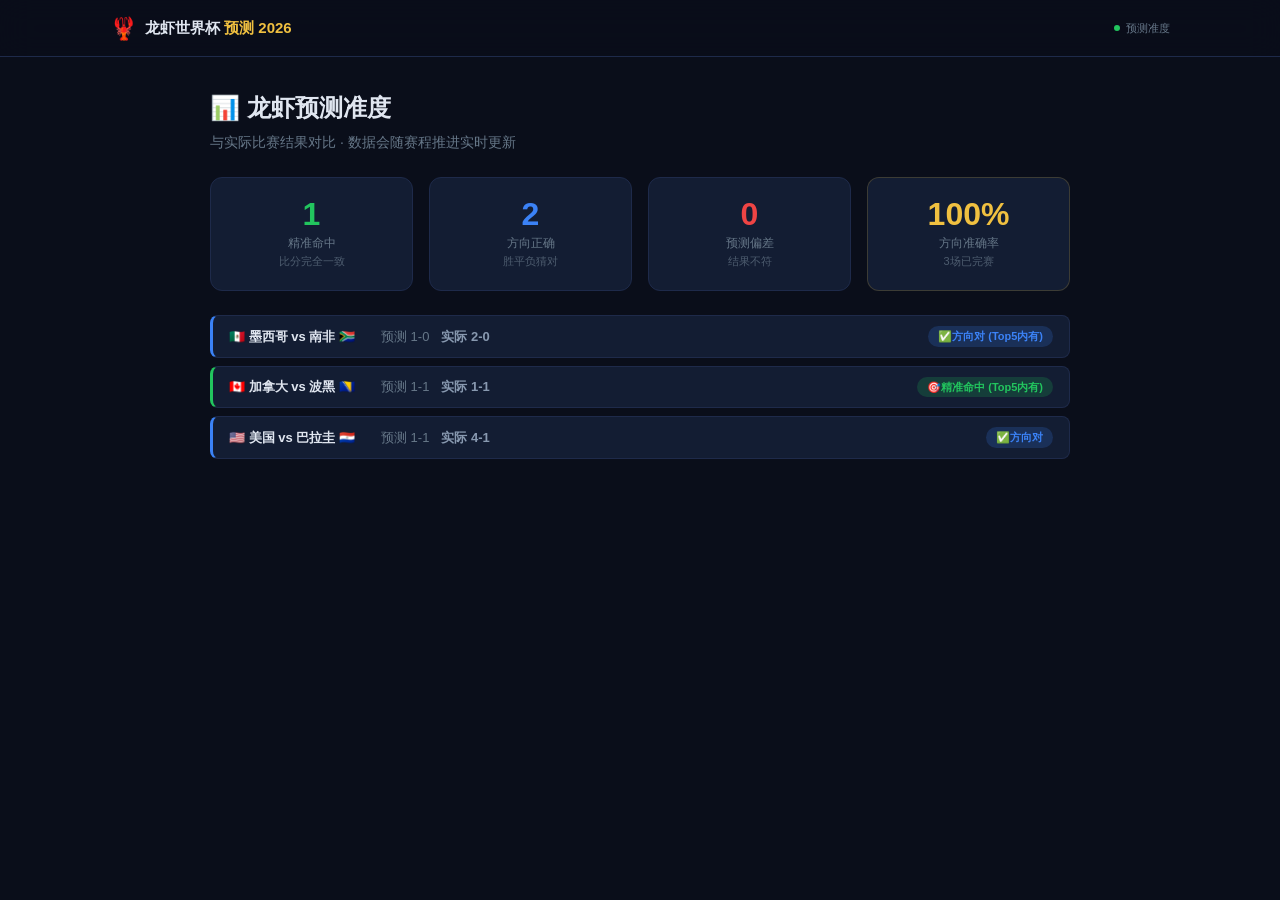
==== accuracy.html @ 15ff030b "准度板块独立为accuracy.html, 首页不再加载, 导航改为跳转" ====
<!DOCTYPE html>
<html lang="zh-CN">
<head>
  <meta charset="UTF-8">
  <meta name="viewport" content="width=device-width, initial-scale=1.0">
  <title>📊 龙虾预测准度</title>
  <link rel="stylesheet" href="style.css">
  <style>
    .acc-page { max-width: 900px; margin: 0 auto; padding: 90px 20px 60px; }
    .acc-loading { text-align: center; padding: 60px 0; }
    .acc-loading .spinner {
      width: 32px; height: 32px; border: 3px solid var(--border);
      border-top-color: var(--gold); border-radius: 50%;
      margin: 0 auto 12px;
      animation: spin 0.8s linear infinite;
    }
    @keyframes spin { to { transform: rotate(360deg); } }
    .section-header { margin-bottom: 24px; }
    .accuracy-stats-grid {
      display: grid;
      grid-template-columns: repeat(4, 1fr);
      gap: 16px;
      margin-bottom: 24px;
    }
    @media (max-width: 640px) {
      .accuracy-stats-grid { grid-template-columns: repeat(2, 1fr); }
    }
    .acc-stat-card {
      background: var(--bg-card);
      border-radius: 12px;
      padding: 20px;
      border: 1px solid var(--border);
      text-align: center;
      transition: transform 0.2s;
    }
    .acc-stat-card:hover { transform: translateY(-2px); }
    .acc-stat-card .acc-stat-num { font-size: 32px; font-weight: 800; line-height: 1; margin-bottom: 4px; }
    .acc-stat-card .acc-stat-label { font-size: 12px; color: var(--text-muted); }
    .acc-stat-card .acc-stat-label small { font-size: 11px; opacity: 0.7; }
    .acc-stat-card.perfect .acc-stat-num { color: var(--green); }
    .acc-stat-card.good .acc-stat-num { color: var(--blue); }
    .acc-stat-card.miss .acc-stat-num { color: var(--red); }
    .acc-stat-card.overall .acc-stat-num { color: var(--gold); }
    .acc-stat-card.overall { border-color: var(--gold-dim); }
    .acc-details { display: flex; flex-direction: column; gap: 8px; }
    .acc-detail-row {
      display: flex; align-items: center; gap: 12px;
      padding: 10px 16px; background: var(--bg-card);
      border-radius: 8px; border: 1px solid var(--border);
      font-size: 13px; flex-wrap: wrap;
    }
    .acc-detail-match { min-width: 140px; font-weight: 600; }
    .acc-detail-pred { color: var(--text-muted); }
    .acc-detail-real { color: var(--text-secondary); font-weight: 600; }
    .acc-detail-badge { margin-left: auto; padding: 2px 10px; border-radius: 100px; font-size: 11px; font-weight: 700; }
    .acc-detail-badge.perfect { background: #22c55e30; color: #22c55e; }
    .acc-detail-badge.good { background: #3b82f630; color: #3b82f6; }
    .acc-detail-badge.miss { background: #ef444430; color: #ef4444; }
    .acc-detail-row.perfect { border-left: 3px solid var(--green); }
    .acc-detail-row.good { border-left: 3px solid var(--blue); }
    .acc-detail-row.miss { border-left: 3px solid var(--red); }
    .acc-empty { text-align: center; padding: 40px; color: var(--text-muted); }
  </style>
</head>
<body>
  <nav class="navbar">
    <div class="nav-inner">
      <a href="index.html" class="logo" style="text-decoration:none;color:var(--text)">
        <span class="logo-icon">🦞</span>
        <span class="logo-text">龙虾世界杯 <span class="gold">预测 2026</span></span>
      </a>
      <div class="nav-update">
        <span class="update-dot"></span>
        <span>预测准度</span>
      </div>
    </div>
  </nav>

  <div class="acc-page" id="app">
    <div class="acc-loading">
      <div class="spinner"></div>
      <p style="color:var(--text-muted)">正在计算龙虾模型的准度...</p>
    </div>
  </div>

  <script>
    const FLAGS = {
      'MEX':'🇲🇽','RSA':'🇿🇦','KOR':'🇰🇷','CZE':'🇨🇿',
      'CAN':'🇨🇦','BIH':'🇧🇦','QAT':'🇶🇦','SUI':'🇨🇭',
      'BRA':'🇧🇷','MAR':'🇲🇦','HAI':'🇭🇹','SCO':'🏴󠁧󠁢󠁳󠁣󠁴󠁿',
      'USA':'🇺🇸','PAR':'🇵🇾','AUS':'🇦🇺','TUR':'🇹🇷',
      'GER':'🇩🇪','CUW':'🇨🇼','CIV':'🇨🇮','ECU':'🇪🇨',
      'NED':'🇳🇱','JPN':'🇯🇵','SWE':'🇸🇪','TUN':'🇹🇳',
      'ESP':'🇪🇸','CPV':'🇨🇻','BEL':'🇧🇪','EGY':'🇪🇬',
      'KSA':'🇸🇦','URU':'🇺🇾','NZL':'🇳🇿','POR':'🇵🇹',
      'FRA':'🇫🇷','SEN':'🇸🇳','IRQ':'🇮🇶','NOR':'🇳🇴',
      'ARG':'🇦🇷','ALG':'🇩🇿','JOR':'🇯🇴','AUT':'🇦🇹',
      'COL':'🇨🇴','COD':'🇨🇩','UZB':'🇺🇿','IRN':'🇮🇷',
      'ENG':'🏴󠁧󠁢󠁥󠁮󠁧󠁿','CRO':'🇭🇷','GHA':'🇬🇭','PAN':'🇵🇦',
    };

    function getRealScore(group, home, away, results) {
      if (!results || !results[group]) return null;
      return results[group].matches.find(m => m.home === home && m.away === away) || null;
    }

    function render(data, results) {
      var total = 0, exact = 0, outcome = 0, miss = 0;
      var details = [];

      Object.keys(data).forEach(function(g) {
        var grp = data[g];
        grp.matches.forEach(function(m) {
          var real = getRealScore(g, m.home, m.away, results);
          if (!real || real.status !== 'finished') return;
          total++;
          var pts = real.score.split('-').map(Number);
          var predBest = m.bestScore.split('-').map(Number);
          var scoreExact = pts[0] === predBest[0] && pts[1] === predBest[1];

          var hw = parseFloat(m.winProb.homeWin);
          var dw = parseFloat(m.winProb.draw);
          var aw = parseFloat(m.winProb.awayWin);
          var outcomePred = hw > dw && hw > aw ? 'H' : (aw > hw && aw > dw ? 'A' : 'D');
          var outcomeReal = pts[0] > pts[1] ? 'H' : (pts[0] < pts[1] ? 'A' : 'D');
          var outcomeCorrect = outcomePred === outcomeReal;

          if (scoreExact) exact++;
          else if (outcomeCorrect) outcome++;
          else miss++;

          details.push({
            match: (FLAGS[m.home] || m.home) + ' ' + m.homeName + ' vs ' + m.awayName + ' ' + (FLAGS[m.away] || m.away),
            predicted: m.bestScore,
            actual: real.score,
            scoreExact: scoreExact,
            outcomeCorrect: outcomeCorrect,
            top5Includes: m.top5.some(function(t) { return t.score === real.score; })
          });
        });
      });

      if (total === 0) {
        document.getElementById('app').innerHTML =
          '<div class="section-header"><h2>📊 龙虾预测准度</h2><p style="color:var(--text-muted);font-size:14px;margin-top:8px">暂无已完赛比赛，数据积累中...</p></div>';
        return;
      }

      var accExact = (exact / total * 100).toFixed(0);
      var accOutcome = ((exact + outcome) / total * 100).toFixed(0);

      var html = '<div class="section-header"><h2>📊 龙虾预测准度</h2><p style="color:var(--text-muted);margin-top:4px">与实际比赛结果对比 · 数据会随赛程推进实时更新</p></div>';
      html += '<div class="accuracy-stats-grid">';
      html += '<div class="acc-stat-card perfect"><div class="acc-stat-num">' + exact + '</div><div class="acc-stat-label">精准命中<br><small>比分完全一致</small></div></div>';
      html += '<div class="acc-stat-card good"><div class="acc-stat-num">' + outcome + '</div><div class="acc-stat-label">方向正确<br><small>胜平负猜对</small></div></div>';
      html += '<div class="acc-stat-card miss"><div class="acc-stat-num">' + miss + '</div><div class="acc-stat-label">预测偏差<br><small>结果不符</small></div></div>';
      html += '<div class="acc-stat-card overall"><div class="acc-stat-num">' + accOutcome + '%</div><div class="acc-stat-label">方向准确率<br><small>' + total + '场已完赛</small></div></div>';
      html += '</div><div class="acc-details">';

      for (var i = 0; i < details.length; i++) {
        var d = details[i];
        var badge = d.scoreExact ? '🎯精准命中' : d.outcomeCorrect ? '✅方向对' : '❌偏差';
        var cls = d.scoreExact ? 'perfect' : d.outcomeCorrect ? 'good' : 'miss';
        var top5Str = d.top5Includes ? ' (Top5内有)' : '';
        html += '<div class="acc-detail-row ' + cls + '">';
        html += '<span class="acc-detail-match">' + d.match + '</span>';
        html += '<span class="acc-detail-pred">预测 ' + d.predicted + '</span>';
        html += '<span class="acc-detail-real">实际 ' + d.actual + '</span>';
        html += '<span class="acc-detail-badge ' + cls + '">' + badge + top5Str + '</span>';
        html += '</div>';
      }
      html += '</div>';

      document.getElementById('app').innerHTML = html;
    }

    Promise.all([
      fetch('predictions.json').then(function(r) { return r.json(); }),
      fetch('results.json').catch(function() { return null; }).then(function(r) { return r ? r.json() : null; })
    ]).then(function(res) {
      render(res[0], res[1]);
    }).catch(function(e) {
      document.getElementById('app').innerHTML = '<div class="acc-empty">😿 加载失败: ' + e.message + '</div>';
    });
  </script>
</body>
</html>
---- style.css ----
/* 🦞 龙虾世界杯预测 2026 - 样式表 */

/* ===== 基础 ===== */
:root {
  --bg-primary: #0a0e1a;
  --bg-secondary: #111827;
  --bg-card: #131d33;
  --bg-card-hover: #1a2640;
  --border: #1e2a4a;
  --border-light: #2a3a5c;
  --text: #e0e6f0;
  --text-secondary: #8899b0;
  --text-muted: #667788;
  --gold: #f0c040;
  --gold-dim: #f0c04030;
  --green: #22c55e;
  --green-bg: #22c55e15;
  --red: #ef4444;
  --red-bg: #ef444415;
  --gray: #6b7280;
  --blue: #3b82f6;
  --blue-bg: #3b82f615;
}

* { margin: 0; padding: 0; box-sizing: border-box; }
html { scroll-behavior: smooth; }
body {
  font-family: -apple-system, BlinkMacSystemFont, 'Segoe UI', 'Noto Sans SC', 'PingFang SC', sans-serif;
  background: var(--bg-primary);
  color: var(--text);
  min-height: 100vh;
  line-height: 1.5;
}
::selection { background: var(--gold-dim); color: var(--gold); }

/* ===== 导航 ===== */
.navbar {
  position: fixed;
  top: 0;
  left: 0;
  right: 0;
  z-index: 1000;
  background: rgba(10, 14, 26, 0.85);
  backdrop-filter: blur(16px);
  -webkit-backdrop-filter: blur(16px);
  border-bottom: 1px solid var(--border);
}
.nav-inner {
  max-width: 1100px;
  margin: 0 auto;
  padding: 0 20px;
  height: 56px;
  display: flex;
  align-items: center;
  justify-content: space-between;
}
.logo { display: flex; align-items: center; gap: 8px; }
.logo-icon { font-size: 22px; }
.logo-text { font-weight: 700; font-size: 15px; }
.logo-text .gold { color: var(--gold); }
.nav-links { display: flex; gap: 4px; }
.nav-link {
  color: var(--text-secondary);
  text-decoration: none;
  padding: 6px 14px;
  border-radius: 8px;
  font-size: 13px;
  transition: all 0.2s;
}
.nav-link:hover { color: var(--text); background: var(--bg-card); }
.nav-link.active { color: var(--gold); background: var(--gold-dim); }
.nav-update {
  display: flex;
  align-items: center;
  gap: 6px;
  font-size: 11px;
  color: var(--text-muted);
}
.update-dot {
  width: 6px; height: 6px;
  border-radius: 50%;
  background: var(--green);
  animation: pulse-dot 2s infinite;
}
@keyframes pulse-dot {
  0%, 100% { opacity: 1; }
  50% { opacity: 0.4; }
}

/* ===== 英雄区 ===== */
.hero {
  position: relative;
  padding: 100px 20px 60px;
  text-align: center;
  overflow: hidden;
  min-height: 70vh;
  display: flex;
  align-items: center;
  justify-content: center;
}
.hero-bg {
  position: absolute;
  inset: 0;
  background:
    radial-gradient(ellipse at 20% 50%, #1a1a3e 0%, transparent 60%),
    radial-gradient(ellipse at 80% 50%, #0d1b2a 0%, transparent 60%),
    radial-gradient(ellipse at 50% 0%, #2a1a1a 0%, transparent 50%);
  z-index: 0;
}
.hero-bg::after {
  content: '';
  position: absolute;
  inset: 0;
  background: url("data:image/svg+xml,%3Csvg width='60' height='60' viewBox='0 0 60 60' xmlns='http://www.w3.org/2000/svg'%3E%3Cg fill='none' fill-rule='evenodd'%3E%3Cg fill='%23ffffff' fill-opacity='0.03'%3E%3Ccircle cx='30' cy='30' r='1'/%3E%3C/g%3E%3C/g%3E%3C/svg%3E");
}
.hero-content { position: relative; z-index: 1; max-width: 700px; }
.hero-badge {
  display: inline-block;
  background: var(--gold-dim);
  color: var(--gold);
  padding: 4px 16px;
  border-radius: 100px;
  font-size: 11px;
  font-weight: 700;
  letter-spacing: 1px;
  margin-bottom: 20px;
  border: 1px solid var(--gold-dim);
}
.hero h1 {
  font-size: clamp(32px, 6vw, 56px);
  font-weight: 800;
  line-height: 1.15;
  margin-bottom: 16px;
}
.hero h1 .gold { color: var(--gold); }
.hero p {
  color: var(--text-secondary);
  font-size: clamp(14px, 2vw, 16px);
  max-width: 500px;
  margin: 0 auto 32px;
}
.hero-stats {
  display: flex;
  justify-content: center;
  gap: 24px;
  flex-wrap: wrap;
}
.hero-stat {
  text-align: center;
  padding: 16px 24px;
  background: var(--bg-card);
  border-radius: 12px;
  border: 1px solid var(--border);
  min-width: 100px;
}
.hero-stat-num {
  display: block;
  font-size: 28px;
  font-weight: 800;
  color: var(--gold);
}
.hero-stat-label {
  font-size: 12px;
  color: var(--text-muted);
  margin-top: 2px;
}

/* ===== 区段通用 ===== */
.section {
  max-width: 1100px;
  margin: 0 auto;
  padding: 40px 20px 60px;
}
.section-header {
  margin-bottom: 24px;
}
.section-header h2 {
  font-size: 24px;
  font-weight: 700;
  margin-bottom: 6px;
}
.section-header p {
  color: var(--text-secondary);
  font-size: 14px;
}

/* ===== 小组标签 ===== */
.group-tabs {
  display: flex;
  flex-wrap: wrap;
  gap: 4px;
  margin-bottom: 20px;
  background: var(--bg-secondary);
  padding: 8px;
  border-radius: 12px;
  border: 1px solid var(--border);
}
.group-btn {
  padding: 8px 18px;
  border: 1px solid transparent;
  border-radius: 8px;
  background: transparent;
  color: var(--text-secondary);
  cursor: pointer;
  font-size: 14px;
  font-weight: 600;
  transition: all 0.2s;
  flex: 1;
  text-align: center;
  min-width: 60px;
}
.group-btn:hover {
  background: var(--bg-card);
  color: var(--text);
}
.group-btn.active {
  background: var(--gold);
  color: var(--bg-primary);
  font-weight: 700;
}

/* ===== 比赛卡片 ===== */
.group-panel { display: none; }
.group-panel.active { display: block; }

.match-grid {
  display: grid;
  grid-template-columns: 1fr;
  gap: 12px;
}

.match-card {
  background: linear-gradient(135deg, var(--bg-card) 0%, #1a1a3e 100%);
  border-radius: 12px;
  padding: 20px;
  border: 1px solid var(--border);
  transition: all 0.3s ease;
  position: relative;
  overflow: hidden;
}
.match-card::before {
  content: '';
  position: absolute;
  top: 0;
  left: 0;
  right: 0;
  height: 2px;
  background: linear-gradient(90deg, transparent, var(--gold-dim), transparent);
  opacity: 0;
  transition: opacity 0.3s;
}
.match-card:hover::before { opacity: 1; }
.match-card:hover {
  border-color: var(--border-light);
  transform: translateY(-2px);
  box-shadow: 0 8px 32px rgba(0,0,0,0.3);
}

.match-teams {
  display: flex;
  align-items: center;
  gap: 16px;
}
.team {
  flex: 1;
  text-align: center;
}
.team-flag {
  font-size: 32px;
  line-height: 1;
  margin-bottom: 4px;
  display: block;
}
.team-name {
  font-size: 15px;
  font-weight: 600;
}
.team-name .home-tag {
  display: inline-block;
  font-size: 10px;
  color: var(--gold);
  background: var(--gold-dim);
  padding: 0 6px;
  border-radius: 4px;
  margin-left: 4px;
  font-weight: 700;
}
.vs-section {
  min-width: 80px;
  text-align: center;
}
.score-display {
  font-size: 28px;
  font-weight: 800;
  color: var(--gold);
  line-height: 1.1;
}
.xg-display {
  font-size: 11px;
  color: var(--text-muted);
  margin-top: 2px;
}

/* 胜率条 */
.winbar {
  margin-top: 12px;
  height: 6px;
  border-radius: 3px;
  display: flex;
  overflow: hidden;
  background: var(--bg-secondary);
}
.winbar-home { background: var(--green); transition: width 0.5s; }
.winbar-draw { background: var(--gray); transition: width 0.5s; }
.winbar-away { background: var(--red); transition: width 0.5s; }

.match-probs {
  display: flex;
  gap: 16px;
  margin-top: 8px;
  font-size: 12px;
  color: var(--text-secondary);
  flex-wrap: wrap;
}
.match-probs span { display: flex; align-items: center; gap: 4px; }

.top5-scores {
  margin-top: 8px;
  font-size: 12px;
  color: var(--text-muted);
  display: flex;
  align-items: center;
  gap: 4px;
  flex-wrap: wrap;
}
.top5-scores .score-item {
  display: inline-block;
  background: var(--bg-secondary);
  padding: 2px 8px;
  border-radius: 4px;
}

/* ===== 排名表 ===== */
.standings-section {
  margin-top: 24px;
}
.standings-title {
  font-size: 18px;
  font-weight: 700;
  color: var(--gold);
  margin-bottom: 12px;
}
.standings-table {
  width: 100%;
  border-collapse: collapse;
  font-size: 14px;
}
.standings-table th {
  text-align: left;
  padding: 10px 8px;
  border-bottom: 1px solid var(--border);
  color: var(--text-muted);
  font-weight: 600;
  font-size: 12px;
  text-transform: uppercase;
  letter-spacing: 0.5px;
}
.standings-table td {
  padding: 10px 8px;
  border-bottom: 1px solid var(--bg-secondary);
}
.standings-table tr:hover td { background: rgba(255,255,255,0.02); }
.standings-table .rank-num {
  color: var(--text-muted);
  font-size: 12px;
  width: 28px;
}
.standings-table .team-cell {
  display: flex;
  align-items: center;
  gap: 8px;
}
.standings-table .team-cell .flag { font-size: 18px; }
.advance-bar-wrap {
  width: 120px;
  height: 8px;
  background: var(--bg-secondary);
  border-radius: 4px;
  overflow: hidden;
}
.advance-bar-fill {
  height: 100%;
  border-radius: 4px;
  background: linear-gradient(90deg, var(--green), #16a34a);
  transition: width 1s ease;
}
.advance-pct {
  font-weight: 700;
  color: var(--green);
  min-width: 42px;
  text-align: right;
}
.points-cell {
  color: var(--text-muted);
  font-size: 12px;
}

/* ===== 关于区 ===== */
.about-grid {
  display: grid;
  grid-template-columns: repeat(auto-fit, minmax(260px, 1fr));
  gap: 16px;
}
.about-card {
  background: var(--bg-card);
  border-radius: 12px;
  padding: 24px;
  border: 1px solid var(--border);
  transition: all 0.3s;
}
.about-card:hover {
  border-color: var(--border-light);
  transform: translateY(-2px);
}
.about-icon { font-size: 32px; margin-bottom: 12px; }
.about-card h3 { font-size: 16px; font-weight: 700; margin-bottom: 8px; }
.about-card p { color: var(--text-secondary); font-size: 13px; line-height: 1.6; }

/* ===== 即将到来 ===== */
.coming-soon {
  text-align: center;
  padding: 60px 20px;
  background: var(--bg-card);
  border-radius: 16px;
  border: 1px dashed var(--border-light);
}
.coming-soon .cs-icon { font-size: 48px; margin-bottom: 16px; }
.coming-soon h3 { font-size: 20px; margin-bottom: 8px; }
.coming-soon p { color: var(--text-secondary); }

/* ===== 实际比分徽章 ===== */
.real-score-badge {
  display: inline-block;
  background: var(--green-bg);
  color: var(--green);
  padding: 1px 10px;
  border-radius: 100px;
  font-size: 11px;
  font-weight: 700;
  margin-top: 4px;
  border: 1px solid var(--green);
  letter-spacing: 0.5px;
}
.real-score-badge.scheduled {
  background: var(--bg-secondary);
  color: var(--text-muted);
  border-color: var(--border);
}

.acc-badge {
  display: inline-block;
  padding: 1px 8px;
  border-radius: 100px;
  font-size: 10px;
  font-weight: 700;
  margin-top: 2px;
}
.acc-badge.acc-perfect { background: #22c55e30; color: #22c55e; border: 1px solid #22c55e60; }
.acc-badge.acc-good { background: #3b82f630; color: #3b82f6; border: 1px solid #3b82f660; }
.acc-badge.acc-miss { background: #ef444430; color: #ef4444; border: 1px solid #ef444460; }

.has-result .score-display {
  color: var(--green);
  font-size: 22px;
}
.has-result {
  border-left: 3px solid var(--green);
}

/* ===== 双栏排名 ===== */
.standings-dual {
  display: grid;
  grid-template-columns: 1fr 1fr;
  gap: 24px;
  margin-top: 16px;
}

@media (max-width: 768px) {
  .standings-dual {
    grid-template-columns: 1fr;
    gap: 16px;
  }
}

.standings-title.real {
  color: var(--green);
}

.standings-table .qualify-zone {
  background: rgba(34, 197, 94, 0.05);
}
.standings-table .maybe-zone {
  background: rgba(240, 192, 64, 0.05);
}

.legend-row {
  display: flex;
  align-items: center;
  gap: 8px;
  font-size: 11px;
  color: var(--text-muted);
  margin-top: 8px;
}
.legend-dot {
  width: 12px;
  height: 12px;
  border-radius: 3px;
  display: inline-block;
}

/* ===== 准度统计 ===== */
.accuracy-stats-grid {
  display: grid;
  grid-template-columns: repeat(4, 1fr);
  gap: 16px;
  margin-bottom: 24px;
}

@media (max-width: 640px) {
  .accuracy-stats-grid {
    grid-template-columns: repeat(2, 1fr);
  }
}

.acc-stat-card {
  background: var(--bg-card);
  border-radius: 12px;
  padding: 20px;
  border: 1px solid var(--border);
  text-align: center;
  transition: transform 0.2s;
}
.acc-stat-card:hover { transform: translateY(-2px); }
.acc-stat-card .acc-stat-num {
  font-size: 32px;
  font-weight: 800;
  line-height: 1;
  margin-bottom: 4px;
}
.acc-stat-card .acc-stat-label {
  font-size: 12px;
  color: var(--text-muted);
}
.acc-stat-card .acc-stat-label small {
  font-size: 11px;
  opacity: 0.7;
}
.acc-stat-card.perfect .acc-stat-num { color: var(--green); }
.acc-stat-card.good .acc-stat-num { color: var(--blue); }
.acc-stat-card.miss .acc-stat-num { color: var(--red); }
.acc-stat-card.overall .acc-stat-num { color: var(--gold); }
.acc-stat-card.overall { border-color: var(--gold-dim); }

.acc-details {
  display: flex;
  flex-direction: column;
  gap: 8px;
}
.acc-detail-row {
  display: flex;
  align-items: center;
  gap: 12px;
  padding: 10px 16px;
  background: var(--bg-card);
  border-radius: 8px;
  border: 1px solid var(--border);
  font-size: 13px;
  flex-wrap: wrap;
}
.acc-detail-match { min-width: 140px; font-weight: 600; }
.acc-detail-pred { color: var(--text-muted); }
.acc-detail-real { color: var(--text-secondary); font-weight: 600; }
.acc-detail-badge {
  margin-left: auto;
  padding: 2px 10px;
  border-radius: 100px;
  font-size: 11px;
  font-weight: 700;
}
.acc-detail-badge.perfect { background: #22c55e30; color: #22c55e; }
.acc-detail-badge.good { background: #3b82f630; color: #3b82f6; }
.acc-detail-badge.miss { background: #ef444430; color: #ef4444; }
.acc-detail-row.perfect { border-left: 3px solid var(--green); }
.acc-detail-row.good { border-left: 3px solid var(--blue); }
.acc-detail-row.miss { border-left: 3px solid var(--red); }

/* ===== 底部 ===== */
.footer {
  border-top: 1px solid var(--border);
  text-align: center;
  padding: 40px 20px;
}
.footer-content { max-width: 600px; margin: 0 auto; }
.footer-logo { font-size: 18px; font-weight: 700; margin-bottom: 8px; }
.footer-quote { color: var(--text-secondary); font-size: 13px; margin-bottom: 12px; }
.footer-disclaimer { color: var(--text-muted); font-size: 12px; }
.footer-data { color: var(--text-muted); font-size: 11px; margin-top: 8px; }

/* ===== 加载动画 ===== */
.loader-overlay {
  position: fixed;
  inset: 0;
  z-index: 9999;
  background: var(--bg-primary);
  display: flex;
  align-items: center;
  justify-content: center;
  transition: opacity 0.6s ease;
}
.loader-overlay.fade-out {
  opacity: 0;
  pointer-events: none;
}
.loader-content { text-align: center; }
.loader-logo {
  font-size: 48px;
  animation: bounce-lobster 1s infinite;
}
@keyframes bounce-lobster {
  0%, 100% { transform: translateY(0); }
  50% { transform: translateY(-12px); }
}
.loader-text {
  color: var(--text-secondary);
  font-size: 15px;
  margin: 16px 0;
}
.loader-bar {
  width: 200px;
  height: 4px;
  background: var(--bg-card);
  border-radius: 2px;
  overflow: hidden;
  margin: 0 auto;
}
.loader-fill {
  height: 100%;
  width: 30%;
  background: var(--gold);
  border-radius: 2px;
  animation: loading-bar 1.5s infinite;
}
@keyframes loading-bar {
  0% { transform: translateX(-100%); }
  100% { transform: translateX(400%); }
}

/* ===== 响应式 ===== */
@media (max-width: 640px) {
  .navbar .nav-links { display: none; }
  .nav-update { display: none; }
  .hero { min-height: auto; padding: 80px 16px 40px; }
  .hero-stats { gap: 8px; }
  .hero-stat { min-width: 70px; padding: 10px 12px; }
  .hero-stat-num { font-size: 20px; }
  
  .match-teams { flex-direction: column; gap: 8px; }
  .vs-section { min-width: auto; }
  .score-display { font-size: 24px; }
  .team-flag { font-size: 26px; }
  .team-name { font-size: 14px; }
  .match-probs { gap: 8px; }
  
  .group-btn { font-size: 12px; padding: 6px 10px; min-width: 40px; }
  
  .advance-bar-wrap { width: 80px; }
  .standings-table { font-size: 12px; }
  .standings-table th, .standings-table td { padding: 6px 4px; }
}

/* ===== 工具类 ===== */
.gold { color: var(--gold); }

/* ===== 趣闻板块 ===== */
.fun-grid {
  display: grid;
  grid-template-columns: 1fr 1fr;
  gap: 12px;
}

@media (max-width: 640px) {
  .fun-grid { grid-template-columns: 1fr; }
}

.fun-card {
  display: flex;
  gap: 14px;
  background: var(--bg-card);
  border-radius: 12px;
  padding: 18px;
  border: 1px solid var(--border);
  transition: all 0.3s;
  align-items: flex-start;
  text-decoration: none;
  color: inherit;
  cursor: pointer;
}
.fun-card:hover {
  border-color: var(--border-light);
  transform: translateY(-2px);
  box-shadow: 0 8px 24px rgba(0,0,0,0.2);
}
.fun-emoji {
  font-size: 28px;
  line-height: 1;
  min-width: 36px;
  text-align: center;
  margin-top: 2px;
}
.fun-body { flex: 1; }
.fun-meta {
  display: flex;
  align-items: center;
  gap: 8px;
  margin-bottom: 6px;
}
.fun-tag {
  display: inline-block;
  padding: 1px 8px;
  border-radius: 4px;
  font-size: 10px;
  font-weight: 700;
  letter-spacing: 0.5px;
}
.fun-tag.tag-insane { background: #a855f730; color: #a855f7; }
.fun-tag.tag-wtf { background: #f9731630; color: #f97316; }
.fun-tag.tag-brutal { background: #ef444430; color: #ef4444; }
.fun-tag.tag-ouch { background: #6366f130; color: #6366f1; }
.fun-tag.tag-funny { background: #eab30830; color: #eab308; }
.fun-tag.tag-cool { background: #06b6d430; color: #06b6d4; }
.fun-tag.tag-mystic { background: #8b5cf630; color: #8b5cf6; }
.fun-tag.tag-legacy { background: #f59e0b30; color: #f59e0b; }
.fun-tag.tag-hot { background: #ff6b6b30; color: #ff6b6b; }
.fun-tag.tag-strong { background: #22c55e30; color: #22c55e; }
.fun-date {
  font-size: 11px;
  color: var(--text-muted);
  margin-left: auto;
}
.fun-title {
  font-size: 14px;
  font-weight: 600;
  line-height: 1.4;
  margin-bottom: 4px;
}
.fun-summary {
  font-size: 13px;
  color: var(--text-secondary);
  line-height: 1.5;
}
.fun-detail {
  margin-top: 10px;
  padding: 14px;
  background: rgba(255,255,255,0.03);
  border-radius: 8px;
  border-left: 3px solid var(--gold-dim);
  animation: fadeIn 0.3s ease;
}
.fun-detail p {
  font-size: 13px;
  line-height: 1.7;
  color: var(--text-secondary);
  margin: 0;
}

.fun-card.expanded {
  border-color: var(--gold-dim);
}

.fun-readmore {
  margin-top: 8px;
}
.fun-readmore-btn {
  display: inline-block;
  font-size: 12px;
  color: var(--gold);
  font-weight: 600;
  padding: 4px 0;
  transition: all 0.2s;
}
.fun-card:hover .fun-readmore-btn {
  opacity: 0.8;
}

@keyframes fadeIn {
  from { opacity: 0; transform: translateY(-4px); }
  to { opacity: 1; transform: translateY(0); }
}

.fun-footer {
  margin-top: 16px;
  text-align: center;
  font-size: 12px;
  color: var(--text-muted);
  padding: 12px;
  background: var(--bg-card);
  border-radius: 8px;
  border: 1px dashed var(--border);
}
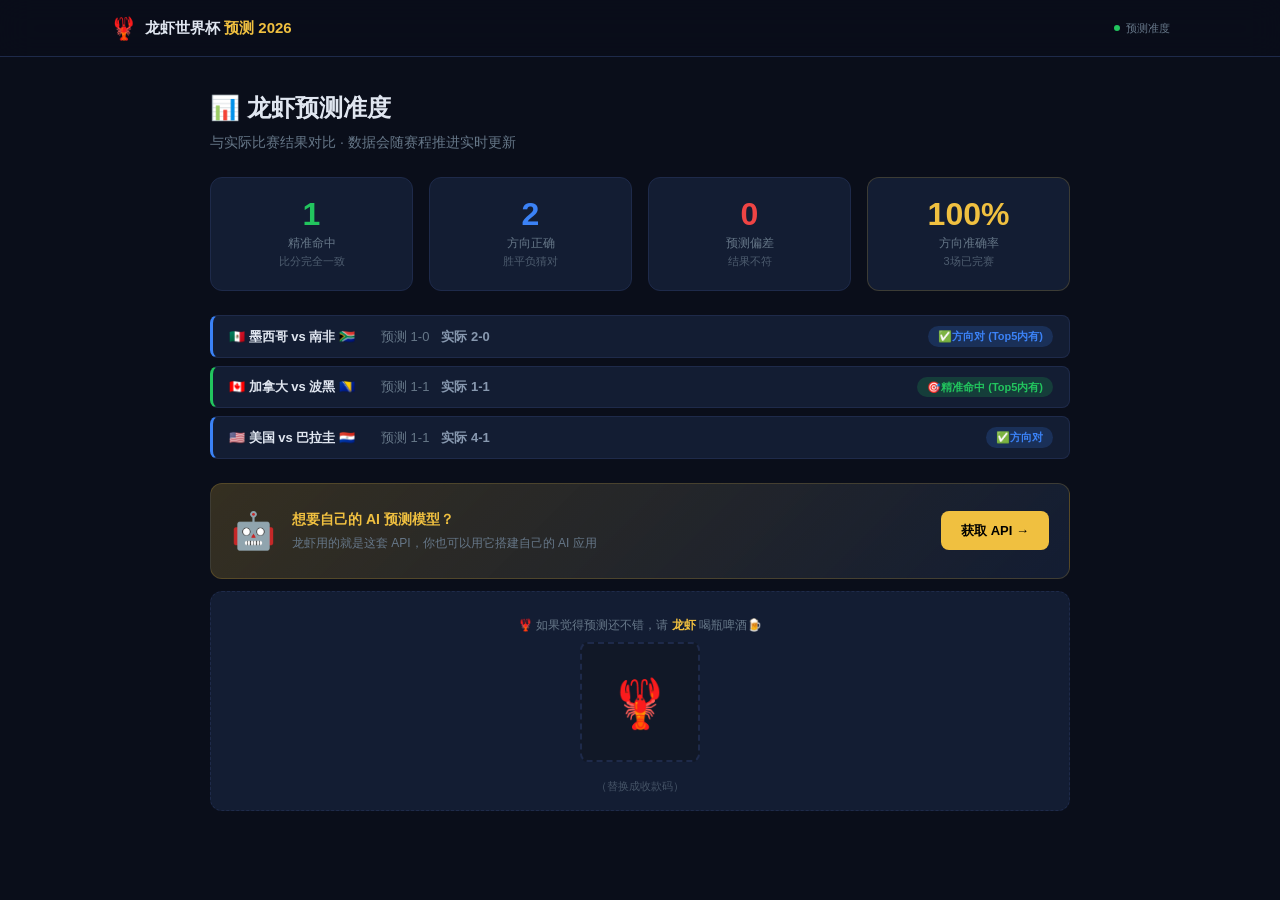
==== commit d19606e8: "变现: 导流New-API Token站 + 打赏码, 首页/准度页/趣闻页三端覆盖" ====
--- a/accuracy.html
+++ b/accuracy.html
@@ -171,6 +171,16 @@
       }
       html += '</div>';
 
+      html += '<div class="monetize-banner" style="max-width:900px;margin:24px auto 0">' +
+        '<div class="icon">🤖</div>' +
+        '<div class="text"><h3>想要自己的 AI 预测模型？</h3><p>龙虾用的就是这套 API，你也可以用它搭建自己的 AI 应用</p></div>' +
+        '<a href="http://120.26.84.145:3000" target="_blank" class="monetize-btn">获取 API →</a>' +
+        '</div>' +
+        '<div class="donate-box" style="max-width:900px;margin:12px auto 0">' +
+        '<p>🦞 如果觉得预测还不错，请 <span class="name">龙虾</span> 喝瓶啤酒🍺</p>' +
+        '<div class="qr-placeholder">🦞</div>' +
+        '<p style="font-size:11px;opacity:0.6">（替换成收款码）</p></div>';
+
       document.getElementById('app').innerHTML = html;
     }
 
--- a/style.css
+++ b/style.css
@@ -807,3 +807,56 @@
   border-radius: 8px;
   border: 1px dashed var(--border);
 }
+
+/* ===== 变现区块 ===== */
+.monetize-banner {
+  background: linear-gradient(135deg, var(--gold-dim), var(--bg-card));
+  border: 1px solid var(--gold-dim);
+  border-radius: 12px;
+  padding: 20px;
+  margin: 20px 0 24px;
+  display: flex;
+  align-items: center;
+  gap: 16px;
+  flex-wrap: wrap;
+}
+.monetize-banner .icon { font-size: 36px; }
+.monetize-banner .text { flex: 1; min-width: 200px; }
+.monetize-banner .text h3 { font-size: 14px; font-weight: 700; color: var(--gold); margin-bottom: 4px; }
+.monetize-banner .text p { font-size: 12px; color: var(--text-muted); line-height: 1.5; }
+.monetize-btn {
+  display: inline-flex;
+  align-items: center;
+  gap: 6px;
+  background: var(--gold);
+  color: #000;
+  font-weight: 700;
+  font-size: 13px;
+  padding: 10px 20px;
+  border-radius: 8px;
+  text-decoration: none;
+  transition: all 0.2s;
+  white-space: nowrap;
+}
+.monetize-btn:hover { opacity: 0.9; transform: translateY(-1px); }
+.donate-box {
+  margin: 24px 0;
+  padding: 16px;
+  background: var(--bg-card);
+  border-radius: 12px;
+  border: 1px dashed var(--border);
+  text-align: center;
+}
+.donate-box .qr-placeholder {
+  display: inline-block;
+  width: 120px;
+  height: 120px;
+  background: var(--bg-secondary);
+  border-radius: 8px;
+  border: 2px dashed var(--border);
+  margin: 8px auto;
+  line-height: 120px;
+  font-size: 48px;
+}
+.donate-box p { font-size: 12px; color: var(--text-muted); margin-top: 8px; }
+.donate-box p .name { color: var(--gold); font-weight: 600; }
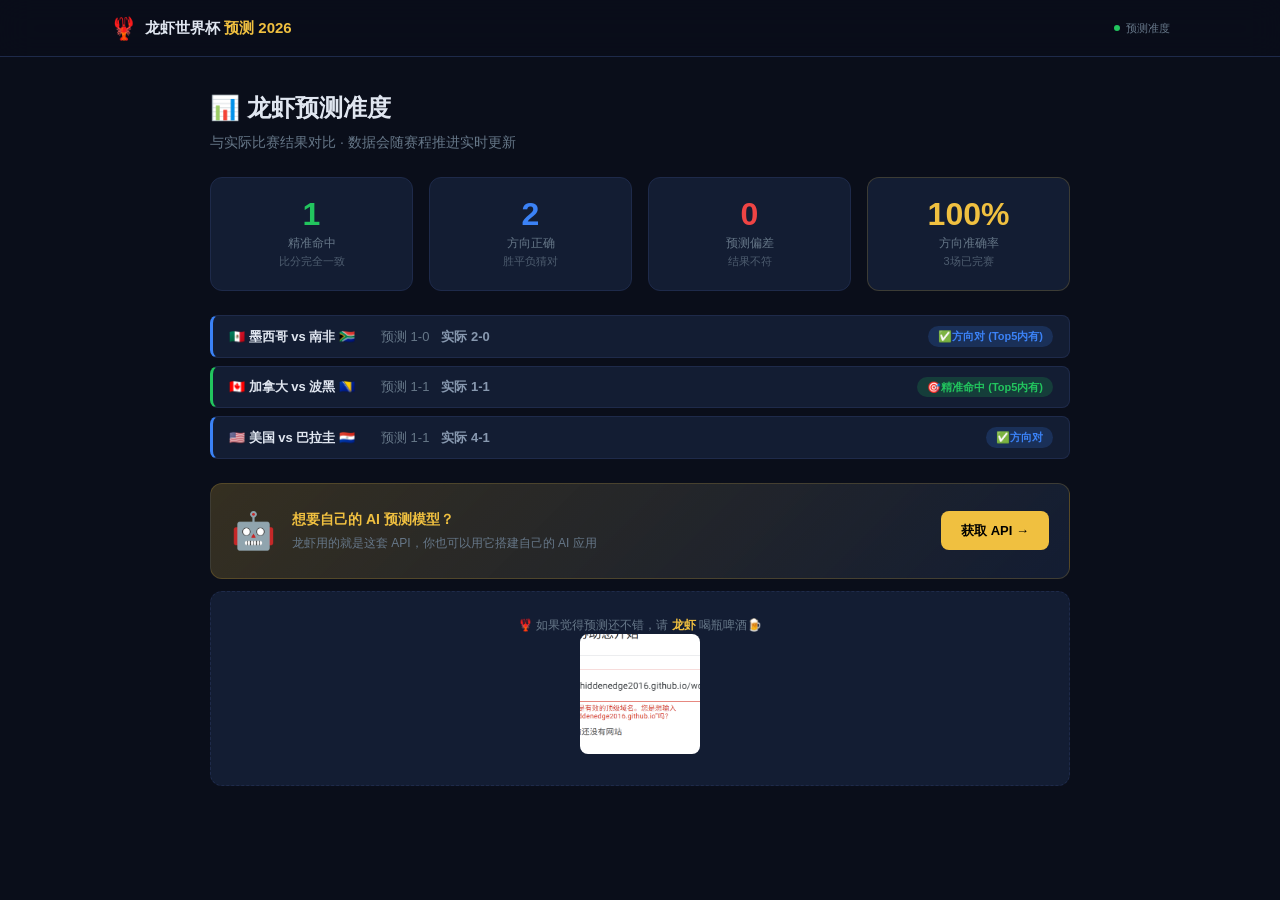
==== commit f4757f7f: "打赏码: 换上真实收款码图片, 三端已更新" ====
--- a/accuracy.html
+++ b/accuracy.html
@@ -178,8 +178,8 @@
         '</div>' +
         '<div class="donate-box" style="max-width:900px;margin:12px auto 0">' +
         '<p>🦞 如果觉得预测还不错，请 <span class="name">龙虾</span> 喝瓶啤酒🍺</p>' +
-        '<div class="qr-placeholder">🦞</div>' +
-        '<p style="font-size:11px;opacity:0.6">（替换成收款码）</p></div>';
+        '<img src="donate.png" style="width:120px;height:120px;border-radius:8px;object-fit:cover">' +
+        '<p style="font-size:11px;opacity:0.6"></p></div>';
 
       document.getElementById('app').innerHTML = html;
     }
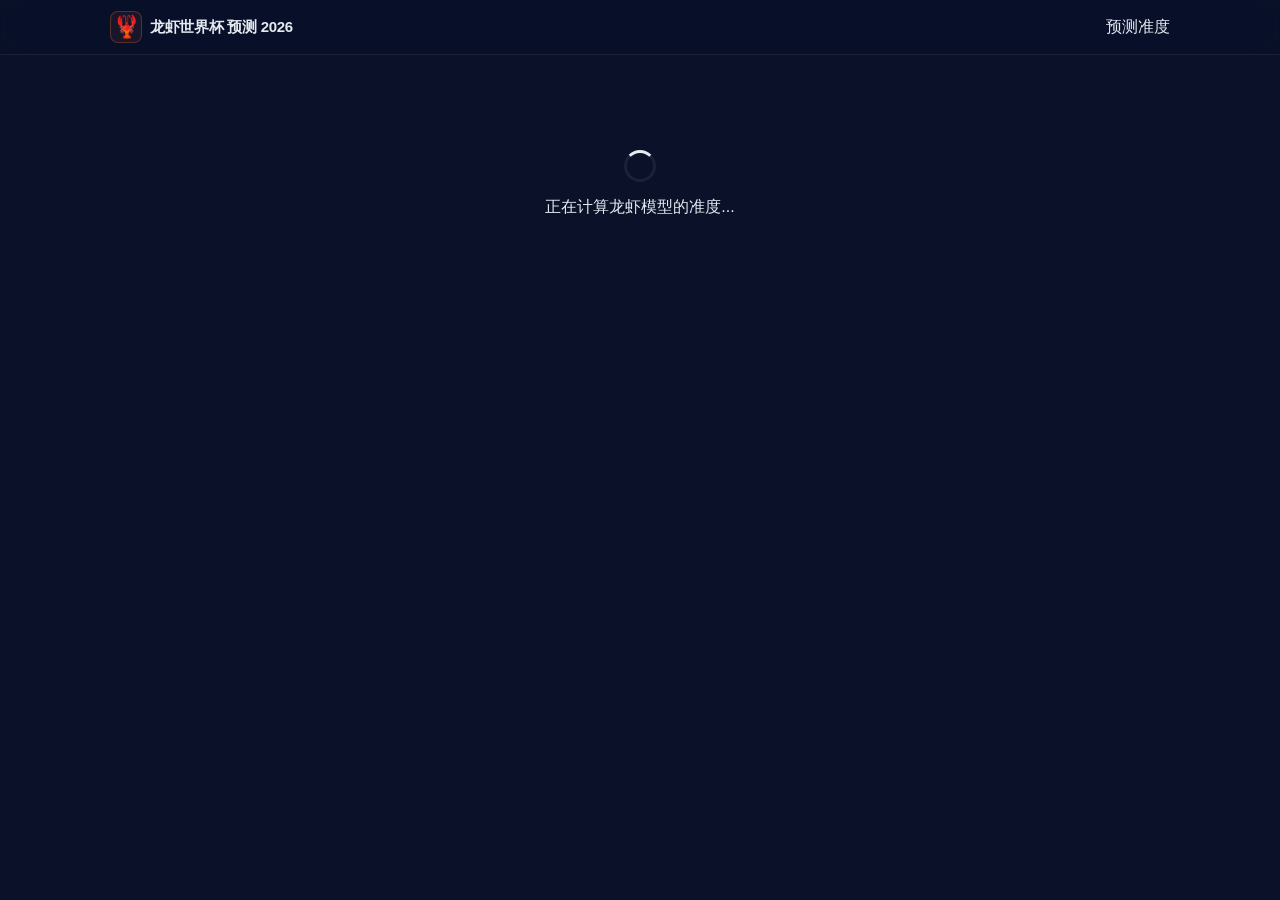
==== commit 4c663696: "💳 打赏区重新设计 - '请龙虾喝酒'卡片风格" ====
--- a/accuracy.html
+++ b/accuracy.html
@@ -176,10 +176,14 @@
         '<div class="text"><h3>想要自己的 AI 预测模型？</h3><p>龙虾用的就是这套 API，你也可以用它搭建自己的 AI 应用</p></div>' +
         '<a href="http://120.26.84.145:3000" target="_blank" class="monetize-btn">获取 API →</a>' +
         '</div>' +
-        '<div class="donate-box" style="max-width:900px;margin:12px auto 0">' +
-        '<p>🦞 如果觉得预测还不错，请 <span class="name">龙虾</span> 喝瓶啤酒🍺</p>' +
-        '<img src="donate.png" style="width:120px;height:120px;border-radius:8px;object-fit:cover">' +
-        '<p style="font-size:11px;opacity:0.6"></p></div>';
+        '
+<div class="donate-box">' +
+        '
+<div class="donate-box-header"><span class="lobster">🦞</span><h3>觉得预测还不错？</h3><p>请这只努力算数据的龙虾喝一杯</p></div>
+<div class="donate-box-body"><div class="qr-wrap"><img src="donate.png"></div><div class="qr-label">扫码打赏 · 随缘支持</div></div>
+<div class="donate-box-footer"><p>请 <span class="name">龙虾</span> 喝瓶<span class="beer">🍺</span></p></div>' +
+        '' +
+        '</div>';
 
       document.getElementById('app').innerHTML = html;
     }
--- a/style.css
+++ b/style.css
@@ -1,187 +1,284 @@
-/* 🦞 龙虾世界杯预测 2026 - 样式表 */
-
-/* ===== 基础 ===== */
+/* 🦞 龙虾世界杯预测 2026 — Frontend Design 重构版 */
+/* 设计体系：一只来自深海的甲壳类数据科学家 */
+
+/* ===== 基础 & CSS变量 ===== */
 :root {
-  --bg-primary: #0a0e1a;
-  --bg-secondary: #111827;
-  --bg-card: #131d33;
-  --bg-card-hover: #1a2640;
-  --border: #1e2a4a;
-  --border-light: #2a3a5c;
-  --text: #e0e6f0;
-  --text-secondary: #8899b0;
-  --text-muted: #667788;
-  --gold: #f0c040;
-  --gold-dim: #f0c04030;
-  --green: #22c55e;
-  --green-bg: #22c55e15;
-  --red: #ef4444;
-  --red-bg: #ef444415;
-  --gray: #6b7280;
-  --blue: #3b82f6;
-  --blue-bg: #3b82f615;
+  /* 龙虾调色盘 — 橙红对抗深海蓝，拒绝"AI深色模板"的黑+金+绿 */
+  --lobster: #E86A33;
+  --lobster-glow: rgba(232, 106, 51, 0.15);
+  --lobster-dim: rgba(232, 106, 51, 0.08);
+  --abyssal: #0A1128;
+  --abyssal-light: #121E38;
+  --coral: #FF7B54;
+  --coral-dim: rgba(255, 123, 84, 0.08);
+  --teal: #00B4D8;
+  --teal-dim: rgba(0, 180, 216, 0.1);
+  --foam: #90E0EF;
+  --light: #E5E9F0;
+  --muted: #7B8BA8;
+  --dim: rgba(255,255,255,0.06);
+  --surface: #0E1A2B;
+  --surface2: #152238;
+  --border: rgba(255,255,255,0.07);
+  --border-active: rgba(232, 106, 51, 0.3);
+  --card-shadow: 0 2px 20px rgba(0,0,0,0.3);
+
+  /* 空间体系 */
+  --space-xs: 4px;
+  --space-sm: 8px;
+  --space-md: 16px;
+  --space-lg: 24px;
+  --space-xl: 32px;
+  --space-2xl: 48px;
+  --radius-sm: 6px;
+  --radius: 10px;
+  --radius-lg: 16px;
+  --radius-xl: 24px;
 }
 
 * { margin: 0; padding: 0; box-sizing: border-box; }
 html { scroll-behavior: smooth; }
+
 body {
-  font-family: -apple-system, BlinkMacSystemFont, 'Segoe UI', 'Noto Sans SC', 'PingFang SC', sans-serif;
-  background: var(--bg-primary);
-  color: var(--text);
+  font-family: 'Inter', -apple-system, BlinkMacSystemFont, 'Noto Sans SC', 'PingFang SC', sans-serif;
+  background: var(--abyssal);
+  color: var(--light);
   min-height: 100vh;
-  line-height: 1.5;
-}
-::selection { background: var(--gold-dim); color: var(--gold); }
-
-/* ===== 导航 ===== */
+  line-height: 1.6;
+  -webkit-font-smoothing: antialiased;
+}
+
+/* ===== 字体加载 ===== */
+@import url('https://fonts.googleapis.com/css2?family=Inter:wght@400;500;600;700;800&display=swap');
+@import url('https://fonts.googleapis.com/css2?family=Lobster&display=swap');
+
+/* ===== 导航 — 极简透明壳 ===== */
 .navbar {
   position: fixed;
-  top: 0;
-  left: 0;
-  right: 0;
+  top: 0; left: 0; right: 0;
   z-index: 1000;
-  background: rgba(10, 14, 26, 0.85);
-  backdrop-filter: blur(16px);
-  -webkit-backdrop-filter: blur(16px);
+  background: rgba(10, 17, 40, 0.78);
+  backdrop-filter: blur(20px) saturate(1.4);
+  -webkit-backdrop-filter: blur(20px) saturate(1.4);
   border-bottom: 1px solid var(--border);
 }
 .nav-inner {
   max-width: 1100px;
   margin: 0 auto;
   padding: 0 20px;
-  height: 56px;
+  height: 54px;
   display: flex;
   align-items: center;
   justify-content: space-between;
 }
-.logo { display: flex; align-items: center; gap: 8px; }
-.logo-icon { font-size: 22px; }
-.logo-text { font-weight: 700; font-size: 15px; }
-.logo-text .gold { color: var(--gold); }
-.nav-links { display: flex; gap: 4px; }
+.logo {
+  display: flex;
+  align-items: center;
+  gap: 8px;
+  text-decoration: none;
+  color: var(--light);
+}
+.logo-icon {
+  font-size: 22px;
+  display: inline-flex;
+  align-items: center;
+  justify-content: center;
+  width: 32px;
+  height: 32px;
+  background: var(--lobster-dim);
+  border-radius: 8px;
+  border: 1px solid var(--border-active);
+}
+.logo-text {
+  font-weight: 700;
+  font-size: 15px;
+  letter-spacing: -0.3px;
+}
+.logo-text .hl { color: var(--lobster); }
+
+.nav-links {
+  display: flex;
+  gap: 2px;
+}
 .nav-link {
-  color: var(--text-secondary);
+  color: var(--muted);
   text-decoration: none;
   padding: 6px 14px;
-  border-radius: 8px;
+  border-radius: var(--radius-sm);
   font-size: 13px;
+  font-weight: 500;
   transition: all 0.2s;
 }
-.nav-link:hover { color: var(--text); background: var(--bg-card); }
-.nav-link.active { color: var(--gold); background: var(--gold-dim); }
-.nav-update {
-  display: flex;
-  align-items: center;
-  gap: 6px;
-  font-size: 11px;
-  color: var(--text-muted);
-}
-.update-dot {
-  width: 6px; height: 6px;
-  border-radius: 50%;
-  background: var(--green);
-  animation: pulse-dot 2s infinite;
-}
-@keyframes pulse-dot {
-  0%, 100% { opacity: 1; }
-  50% { opacity: 0.4; }
-}
-
-/* ===== 英雄区 ===== */
+.nav-link:hover {
+  color: var(--light);
+  background: var(--dim);
+}
+.nav-link.active {
+  color: var(--lobster);
+  background: var(--lobster-dim);
+}
+
+/* ===== 英雄区 — 龙虾签名 ===== */
 .hero {
   position: relative;
-  padding: 100px 20px 60px;
-  text-align: center;
+  min-height: 85vh;
+  display: flex;
+  align-items: center;
+  justify-content: center;
   overflow: hidden;
-  min-height: 70vh;
-  display: flex;
-  align-items: center;
-  justify-content: center;
-}
-.hero-bg {
+}
+/* 深海渐变背景 */
+.hero::before {
+  content: '';
   position: absolute;
   inset: 0;
   background:
-    radial-gradient(ellipse at 20% 50%, #1a1a3e 0%, transparent 60%),
-    radial-gradient(ellipse at 80% 50%, #0d1b2a 0%, transparent 60%),
-    radial-gradient(ellipse at 50% 0%, #2a1a1a 0%, transparent 50%);
+    radial-gradient(ellipse 120% 60% at 50% 100%, var(--abyssal) 0%, transparent 70%),
+    radial-gradient(ellipse 80% 50% at 20% 40%, var(--lobster-glow) 0%, transparent 60%),
+    radial-gradient(ellipse 60% 60% at 80% 30%, var(--teal-dim) 0%, transparent 50%);
   z-index: 0;
 }
-.hero-bg::after {
-  content: '';
+/* 龙虾剪影 — 签名元素 */
+.hero::after {
+  content: '🦞';
+  position: absolute;
+  right: -30px;
+  bottom: -40px;
+  font-size: min(60vw, 500px);
+  opacity: 0.06;
+  z-index: 1;
+  pointer-events: none;
+  transform: rotate(-8deg);
+  filter: drop-shadow(0 0 40px var(--lobster));
+  animation: lobsterBreathe 8s ease-in-out infinite;
+}
+@keyframes lobsterBreathe {
+  0%, 100% { opacity: 0.06; transform: rotate(-8deg) scale(1); }
+  50% { opacity: 0.1; transform: rotate(-6deg) scale(1.02); }
+}
+/* 足球网格纹理 — 数据感 */
+.hero-grid {
   position: absolute;
   inset: 0;
-  background: url("data:image/svg+xml,%3Csvg width='60' height='60' viewBox='0 0 60 60' xmlns='http://www.w3.org/2000/svg'%3E%3Cg fill='none' fill-rule='evenodd'%3E%3Cg fill='%23ffffff' fill-opacity='0.03'%3E%3Ccircle cx='30' cy='30' r='1'/%3E%3C/g%3E%3C/g%3E%3C/svg%3E");
-}
-.hero-content { position: relative; z-index: 1; max-width: 700px; }
-.hero-badge {
-  display: inline-block;
-  background: var(--gold-dim);
-  color: var(--gold);
-  padding: 4px 16px;
+  z-index: 1;
+  opacity: 0.03;
+  background-image:
+    linear-gradient(rgba(255,255,255,0.15) 1px, transparent 1px),
+    linear-gradient(90deg, rgba(255,255,255,0.15) 1px, transparent 1px);
+  background-size: 60px 60px;
+  mask-image: radial-gradient(ellipse at center, black 30%, transparent 70%);
+  -webkit-mask-image: radial-gradient(ellipse at center, black 30%, transparent 70%);
+}
+
+.hero-content {
+  position: relative;
+  z-index: 2;
+  text-align: center;
+  max-width: 720px;
+  padding: 0 24px;
+}
+.hero-eyebrow {
+  display: inline-flex;
+  align-items: center;
+  gap: 8px;
+  background: var(--lobster-dim);
+  border: 1px solid var(--border-active);
+  padding: 6px 16px;
   border-radius: 100px;
   font-size: 11px;
-  font-weight: 700;
-  letter-spacing: 1px;
-  margin-bottom: 20px;
-  border: 1px solid var(--gold-dim);
+  font-weight: 600;
+  color: var(--lobster);
+  letter-spacing: 1.2px;
+  text-transform: uppercase;
+  margin-bottom: 24px;
+  backdrop-filter: blur(4px);
+}
+.hero-eyebrow .dot {
+  width: 5px;
+  height: 5px;
+  border-radius: 50%;
+  background: var(--teal);
+  animation: pulse-dot 2s infinite;
 }
 .hero h1 {
-  font-size: clamp(32px, 6vw, 56px);
+  font-family: 'Inter', sans-serif;
+  font-size: clamp(36px, 7vw, 64px);
   font-weight: 800;
-  line-height: 1.15;
+  line-height: 1.1;
+  letter-spacing: -1.5px;
   margin-bottom: 16px;
 }
-.hero h1 .gold { color: var(--gold); }
-.hero p {
-  color: var(--text-secondary);
-  font-size: clamp(14px, 2vw, 16px);
+.hero h1 .hl { color: var(--lobster); }
+.hero h1 .teal { color: var(--teal); }
+.hero-sub {
+  font-size: clamp(14px, 2vw, 17px);
+  color: var(--muted);
   max-width: 500px;
-  margin: 0 auto 32px;
-}
-.hero-stats {
+  margin: 0 auto var(--space-xl);
+  line-height: 1.6;
+}
+.hero-stat-group {
   display: flex;
   justify-content: center;
-  gap: 24px;
+  gap: 12px;
   flex-wrap: wrap;
 }
 .hero-stat {
-  text-align: center;
-  padding: 16px 24px;
-  background: var(--bg-card);
-  border-radius: 12px;
+  padding: 14px 20px;
+  background: rgba(255,255,255,0.03);
   border: 1px solid var(--border);
-  min-width: 100px;
+  border-radius: var(--radius);
+  text-align: center;
+  min-width: 90px;
+  backdrop-filter: blur(8px);
+  transition: all 0.3s;
+}
+.hero-stat:hover {
+  border-color: var(--border-active);
+  background: var(--lobster-dim);
+  transform: translateY(-2px);
 }
 .hero-stat-num {
   display: block;
-  font-size: 28px;
+  font-size: 26px;
   font-weight: 800;
-  color: var(--gold);
+  color: var(--lobster);
+  line-height: 1;
 }
 .hero-stat-label {
-  font-size: 12px;
-  color: var(--text-muted);
-  margin-top: 2px;
+  font-size: 11px;
+  color: var(--muted);
+  margin-top: 4px;
+  letter-spacing: 0.3px;
 }
 
 /* ===== 区段通用 ===== */
 .section {
   max-width: 1100px;
   margin: 0 auto;
-  padding: 40px 20px 60px;
+  padding: 48px 20px 64px;
 }
 .section-header {
-  margin-bottom: 24px;
+  margin-bottom: 28px;
 }
 .section-header h2 {
-  font-size: 24px;
-  font-weight: 700;
-  margin-bottom: 6px;
+  font-size: 22px;
+  font-weight: 700;
+  letter-spacing: -0.5px;
+  display: flex;
+  align-items: center;
+  gap: 8px;
 }
 .section-header p {
-  color: var(--text-secondary);
-  font-size: 14px;
+  color: var(--muted);
+  font-size: 13px;
+  margin-top: 4px;
+}
+.section-header h2::after {
+  content: '';
+  flex: 1;
+  height: 1px;
+  background: linear-gradient(90deg, var(--border) 0%, transparent 100%);
 }
 
 /* ===== 小组标签 ===== */
@@ -189,34 +286,31 @@
   display: flex;
   flex-wrap: wrap;
   gap: 4px;
-  margin-bottom: 20px;
-  background: var(--bg-secondary);
-  padding: 8px;
-  border-radius: 12px;
+  margin-bottom: 24px;
+  background: var(--surface2);
+  padding: 6px;
+  border-radius: var(--radius);
   border: 1px solid var(--border);
 }
 .group-btn {
-  padding: 8px 18px;
-  border: 1px solid transparent;
-  border-radius: 8px;
+  flex: 1;
+  padding: 8px 16px;
+  border: none;
+  border-radius: var(--radius-sm);
   background: transparent;
-  color: var(--text-secondary);
+  color: var(--muted);
   cursor: pointer;
-  font-size: 14px;
+  font-size: 13px;
   font-weight: 600;
   transition: all 0.2s;
-  flex: 1;
-  text-align: center;
-  min-width: 60px;
-}
-.group-btn:hover {
-  background: var(--bg-card);
-  color: var(--text);
-}
+  min-width: 55px;
+  text-align: center;
+}
+.group-btn:hover { color: var(--light); background: var(--dim); }
 .group-btn.active {
-  background: var(--gold);
-  color: var(--bg-primary);
-  font-weight: 700;
+  background: var(--lobster);
+  color: #fff;
+  box-shadow: 0 2px 12px rgba(232, 106, 51, 0.3);
 }
 
 /* ===== 比赛卡片 ===== */
@@ -225,101 +319,95 @@
 
 .match-grid {
   display: grid;
-  grid-template-columns: 1fr;
   gap: 12px;
 }
 
 .match-card {
-  background: linear-gradient(135deg, var(--bg-card) 0%, #1a1a3e 100%);
-  border-radius: 12px;
-  padding: 20px;
+  background: var(--surface);
+  border-radius: var(--radius);
+  padding: 20px 22px;
   border: 1px solid var(--border);
-  transition: all 0.3s ease;
   position: relative;
   overflow: hidden;
-}
+  transition: all 0.3s ease;
+}
+/* 顶部发光条 — 比之前更细腻 */
 .match-card::before {
   content: '';
   position: absolute;
   top: 0;
-  left: 0;
-  right: 0;
-  height: 2px;
-  background: linear-gradient(90deg, transparent, var(--gold-dim), transparent);
+  left: 20%;
+  right: 20%;
+  height: 1px;
+  background: linear-gradient(90deg, transparent, var(--lobster-glow), transparent);
   opacity: 0;
-  transition: opacity 0.3s;
-}
-.match-card:hover::before { opacity: 1; }
+  transition: all 0.4s;
+}
+.match-card:hover::before {
+  opacity: 1;
+  left: 5%;
+  right: 5%;
+}
 .match-card:hover {
-  border-color: var(--border-light);
+  border-color: var(--border-active);
   transform: translateY(-2px);
-  box-shadow: 0 8px 32px rgba(0,0,0,0.3);
+  box-shadow: var(--card-shadow);
 }
 
 .match-teams {
   display: flex;
   align-items: center;
-  gap: 16px;
-}
-.team {
-  flex: 1;
-  text-align: center;
-}
-.team-flag {
-  font-size: 32px;
-  line-height: 1;
-  margin-bottom: 4px;
-  display: block;
-}
-.team-name {
-  font-size: 15px;
-  font-weight: 600;
-}
+  gap: 20px;
+}
+.team { flex: 1; text-align: center; }
+.team-flag { font-size: 30px; line-height: 1; display: block; margin-bottom: 4px; }
+.team-name { font-size: 14px; font-weight: 600; }
 .team-name .home-tag {
   display: inline-block;
   font-size: 10px;
-  color: var(--gold);
-  background: var(--gold-dim);
+  font-weight: 700;
+  color: var(--teal);
+  background: var(--teal-dim);
   padding: 0 6px;
-  border-radius: 4px;
+  border-radius: 3px;
   margin-left: 4px;
-  font-weight: 700;
-}
+}
+
 .vs-section {
   min-width: 80px;
   text-align: center;
 }
 .score-display {
-  font-size: 28px;
+  font-size: 26px;
   font-weight: 800;
-  color: var(--gold);
+  color: var(--lobster);
   line-height: 1.1;
 }
 .xg-display {
   font-size: 11px;
-  color: var(--text-muted);
+  color: var(--muted);
   margin-top: 2px;
 }
 
 /* 胜率条 */
 .winbar {
-  margin-top: 12px;
-  height: 6px;
+  margin-top: 14px;
+  height: 5px;
   border-radius: 3px;
   display: flex;
   overflow: hidden;
-  background: var(--bg-secondary);
-}
-.winbar-home { background: var(--green); transition: width 0.5s; }
-.winbar-draw { background: var(--gray); transition: width 0.5s; }
-.winbar-away { background: var(--red); transition: width 0.5s; }
+  background: var(--surface2);
+}
+.winbar-home { background: var(--teal); transition: width 0.5s; }
+.winbar-draw { background: var(--muted); transition: width 0.5s; }
+.winbar-away { background: var(--coral); transition: width 0.5s; }
 
 .match-probs {
   display: flex;
-  gap: 16px;
-  margin-top: 8px;
+  gap: 14px;
+  margin-top: 10px;
   font-size: 12px;
-  color: var(--text-secondary);
+  color: var(--muted);
   flex-wrap: wrap;
 }
 .match-probs span { display: flex; align-items: center; gap: 4px; }
@@ -327,7 +415,7 @@
 .top5-scores {
   margin-top: 8px;
   font-size: 12px;
-  color: var(--text-muted);
+  color: var(--muted);
   display: flex;
   align-items: center;
   gap: 4px;
@@ -335,125 +423,87 @@
 }
 .top5-scores .score-item {
   display: inline-block;
-  background: var(--bg-secondary);
+  background: var(--surface2);
   padding: 2px 8px;
   border-radius: 4px;
+  color: var(--muted);
 }
 
 /* ===== 排名表 ===== */
-.standings-section {
-  margin-top: 24px;
-}
+.standings-section { margin-top: 28px; }
 .standings-title {
-  font-size: 18px;
-  font-weight: 700;
-  color: var(--gold);
+  font-size: 15px;
+  font-weight: 700;
+  color: var(--lobster);
   margin-bottom: 12px;
 }
+.standings-title.real { color: var(--teal); }
 .standings-table {
   width: 100%;
   border-collapse: collapse;
-  font-size: 14px;
+  font-size: 13px;
 }
 .standings-table th {
   text-align: left;
   padding: 10px 8px;
   border-bottom: 1px solid var(--border);
-  color: var(--text-muted);
+  color: var(--muted);
   font-weight: 600;
-  font-size: 12px;
+  font-size: 11px;
   text-transform: uppercase;
   letter-spacing: 0.5px;
 }
 .standings-table td {
   padding: 10px 8px;
-  border-bottom: 1px solid var(--bg-secondary);
-}
-.standings-table tr:hover td { background: rgba(255,255,255,0.02); }
+  border-bottom: 1px solid var(--surface2);
+}
+.standings-table tr:hover td { background: var(--dim); }
 .standings-table .rank-num {
-  color: var(--text-muted);
+  color: var(--muted);
   font-size: 12px;
   width: 28px;
 }
-.standings-table .team-cell {
-  display: flex;
-  align-items: center;
-  gap: 8px;
-}
-.standings-table .team-cell .flag { font-size: 18px; }
+.standings-table .team-cell { display: flex; align-items: center; gap: 8px; }
+.standings-table .team-cell .flag { font-size: 16px; }
 .advance-bar-wrap {
-  width: 120px;
-  height: 8px;
-  background: var(--bg-secondary);
-  border-radius: 4px;
+  width: 110px;
+  height: 6px;
+  background: var(--surface2);
+  border-radius: 3px;
   overflow: hidden;
 }
 .advance-bar-fill {
   height: 100%;
-  border-radius: 4px;
-  background: linear-gradient(90deg, var(--green), #16a34a);
+  border-radius: 3px;
+  background: linear-gradient(90deg, var(--teal), var(--lobster));
   transition: width 1s ease;
 }
 .advance-pct {
   font-weight: 700;
-  color: var(--green);
+  color: var(--teal);
   min-width: 42px;
   text-align: right;
 }
 .points-cell {
-  color: var(--text-muted);
+  color: var(--muted);
   font-size: 12px;
 }
 
-/* ===== 关于区 ===== */
-.about-grid {
-  display: grid;
-  grid-template-columns: repeat(auto-fit, minmax(260px, 1fr));
-  gap: 16px;
-}
-.about-card {
-  background: var(--bg-card);
-  border-radius: 12px;
-  padding: 24px;
-  border: 1px solid var(--border);
-  transition: all 0.3s;
-}
-.about-card:hover {
-  border-color: var(--border-light);
-  transform: translateY(-2px);
-}
-.about-icon { font-size: 32px; margin-bottom: 12px; }
-.about-card h3 { font-size: 16px; font-weight: 700; margin-bottom: 8px; }
-.about-card p { color: var(--text-secondary); font-size: 13px; line-height: 1.6; }
-
-/* ===== 即将到来 ===== */
-.coming-soon {
-  text-align: center;
-  padding: 60px 20px;
-  background: var(--bg-card);
-  border-radius: 16px;
-  border: 1px dashed var(--border-light);
-}
-.coming-soon .cs-icon { font-size: 48px; margin-bottom: 16px; }
-.coming-soon h3 { font-size: 20px; margin-bottom: 8px; }
-.coming-soon p { color: var(--text-secondary); }
-
-/* ===== 实际比分徽章 ===== */
+/* ===== 实际结果 ===== */
 .real-score-badge {
   display: inline-block;
-  background: var(--green-bg);
-  color: var(--green);
+  background: var(--teal-dim);
+  color: var(--teal);
   padding: 1px 10px;
   border-radius: 100px;
   font-size: 11px;
   font-weight: 700;
   margin-top: 4px;
-  border: 1px solid var(--green);
-  letter-spacing: 0.5px;
+  border: 1px solid rgba(0, 180, 216, 0.3);
 }
 .real-score-badge.scheduled {
-  background: var(--bg-secondary);
-  color: var(--text-muted);
+  background: transparent;
+  color: var(--muted);
   border-color: var(--border);
 }
 
@@ -465,17 +515,12 @@
   font-weight: 700;
   margin-top: 2px;
 }
-.acc-badge.acc-perfect { background: #22c55e30; color: #22c55e; border: 1px solid #22c55e60; }
-.acc-badge.acc-good { background: #3b82f630; color: #3b82f6; border: 1px solid #3b82f660; }
-.acc-badge.acc-miss { background: #ef444430; color: #ef4444; border: 1px solid #ef444460; }
-
-.has-result .score-display {
-  color: var(--green);
-  font-size: 22px;
-}
-.has-result {
-  border-left: 3px solid var(--green);
-}
+.acc-badge.acc-perfect { background: rgba(0, 180, 216, 0.2); color: var(--teal); border: 1px solid rgba(0, 180, 216, 0.3); }
+.acc-badge.acc-good { background: var(--lobster-dim); color: var(--lobster); border: 1px solid var(--border-active); }
+.acc-badge.acc-miss { background: var(--coral-dim); color: var(--coral); border: 1px solid rgba(255, 123, 84, 0.3); }
+
+.has-result .score-display { color: var(--teal); font-size: 22px; }
+.has-result { border-left: 2px solid var(--teal); }
 
 /* ===== 双栏排名 ===== */
 .standings-dual {
@@ -484,36 +529,21 @@
   gap: 24px;
   margin-top: 16px;
 }
-
 @media (max-width: 768px) {
-  .standings-dual {
-    grid-template-columns: 1fr;
-    gap: 16px;
-  }
-}
-
-.standings-title.real {
-  color: var(--green);
-}
-
-.standings-table .qualify-zone {
-  background: rgba(34, 197, 94, 0.05);
-}
-.standings-table .maybe-zone {
-  background: rgba(240, 192, 64, 0.05);
-}
-
+  .standings-dual { grid-template-columns: 1fr; }
+}
+.qualify-zone { background: rgba(0, 180, 216, 0.04); }
+.maybe-zone { background: rgba(232, 106, 51, 0.04); }
 .legend-row {
   display: flex;
   align-items: center;
   gap: 8px;
   font-size: 11px;
-  color: var(--text-muted);
+  color: var(--muted);
   margin-top: 8px;
 }
 .legend-dot {
-  width: 12px;
-  height: 12px;
+  width: 12px; height: 12px;
   border-radius: 3px;
   display: inline-block;
 }
@@ -525,179 +555,109 @@
   gap: 16px;
   margin-bottom: 24px;
 }
-
 @media (max-width: 640px) {
-  .accuracy-stats-grid {
-    grid-template-columns: repeat(2, 1fr);
-  }
-}
-
+  .accuracy-stats-grid { grid-template-columns: repeat(2, 1fr); }
+}
 .acc-stat-card {
-  background: var(--bg-card);
-  border-radius: 12px;
+  background: var(--surface);
+  border-radius: var(--radius);
   padding: 20px;
   border: 1px solid var(--border);
   text-align: center;
-  transition: transform 0.2s;
-}
-.acc-stat-card:hover { transform: translateY(-2px); }
+  transition: all 0.2s;
+}
+.acc-stat-card:hover {
+  border-color: var(--border-active);
+  transform: translateY(-2px);
+}
 .acc-stat-card .acc-stat-num {
+  font-family: 'Inter', sans-serif;
   font-size: 32px;
   font-weight: 800;
   line-height: 1;
   margin-bottom: 4px;
 }
+.acc-stat-card .acc-stat-num.exact { color: var(--teal); }
+.acc-stat-card .acc-stat-num.good { color: var(--lobster); }
+.acc-stat-card .acc-stat-num.miss { color: var(--coral); }
+.acc-stat-card .acc-stat-num.total { color: var(--light); }
 .acc-stat-card .acc-stat-label {
   font-size: 12px;
-  color: var(--text-muted);
-}
-.acc-stat-card .acc-stat-label small {
-  font-size: 11px;
-  opacity: 0.7;
-}
-.acc-stat-card.perfect .acc-stat-num { color: var(--green); }
-.acc-stat-card.good .acc-stat-num { color: var(--blue); }
-.acc-stat-card.miss .acc-stat-num { color: var(--red); }
-.acc-stat-card.overall .acc-stat-num { color: var(--gold); }
-.acc-stat-card.overall { border-color: var(--gold-dim); }
-
-.acc-details {
-  display: flex;
-  flex-direction: column;
-  gap: 8px;
-}
-.acc-detail-row {
+  color: var(--muted);
+}
+
+.accuracy-details {
+  margin-top: 24px;
+}
+.acc-detail-item {
   display: flex;
   align-items: center;
   gap: 12px;
-  padding: 10px 16px;
-  background: var(--bg-card);
-  border-radius: 8px;
+  padding: 10px 14px;
+  background: var(--surface);
+  border-radius: var(--radius-sm);
   border: 1px solid var(--border);
+  margin-bottom: 8px;
   font-size: 13px;
-  flex-wrap: wrap;
-}
-.acc-detail-match { min-width: 140px; font-weight: 600; }
-.acc-detail-pred { color: var(--text-muted); }
-.acc-detail-real { color: var(--text-secondary); font-weight: 600; }
-.acc-detail-badge {
-  margin-left: auto;
-  padding: 2px 10px;
-  border-radius: 100px;
-  font-size: 11px;
-  font-weight: 700;
-}
-.acc-detail-badge.perfect { background: #22c55e30; color: #22c55e; }
-.acc-detail-badge.good { background: #3b82f630; color: #3b82f6; }
-.acc-detail-badge.miss { background: #ef444430; color: #ef4444; }
-.acc-detail-row.perfect { border-left: 3px solid var(--green); }
-.acc-detail-row.good { border-left: 3px solid var(--blue); }
-.acc-detail-row.miss { border-left: 3px solid var(--red); }
-
-/* ===== 底部 ===== */
-.footer {
-  border-top: 1px solid var(--border);
-  text-align: center;
-  padding: 40px 20px;
-}
-.footer-content { max-width: 600px; margin: 0 auto; }
-.footer-logo { font-size: 18px; font-weight: 700; margin-bottom: 8px; }
-.footer-quote { color: var(--text-secondary); font-size: 13px; margin-bottom: 12px; }
-.footer-disclaimer { color: var(--text-muted); font-size: 12px; }
-.footer-data { color: var(--text-muted); font-size: 11px; margin-top: 8px; }
-
-/* ===== 加载动画 ===== */
-.loader-overlay {
-  position: fixed;
-  inset: 0;
-  z-index: 9999;
-  background: var(--bg-primary);
-  display: flex;
-  align-items: center;
-  justify-content: center;
-  transition: opacity 0.6s ease;
-}
-.loader-overlay.fade-out {
-  opacity: 0;
-  pointer-events: none;
-}
-.loader-content { text-align: center; }
-.loader-logo {
-  font-size: 48px;
-  animation: bounce-lobster 1s infinite;
-}
-@keyframes bounce-lobster {
-  0%, 100% { transform: translateY(0); }
-  50% { transform: translateY(-12px); }
-}
-.loader-text {
-  color: var(--text-secondary);
-  font-size: 15px;
-  margin: 16px 0;
-}
-.loader-bar {
-  width: 200px;
-  height: 4px;
-  background: var(--bg-card);
-  border-radius: 2px;
-  overflow: hidden;
-  margin: 0 auto;
-}
-.loader-fill {
-  height: 100%;
-  width: 30%;
-  background: var(--gold);
-  border-radius: 2px;
-  animation: loading-bar 1.5s infinite;
-}
-@keyframes loading-bar {
-  0% { transform: translateX(-100%); }
-  100% { transform: translateX(400%); }
-}
-
-/* ===== 响应式 ===== */
-@media (max-width: 640px) {
-  .navbar .nav-links { display: none; }
-  .nav-update { display: none; }
-  .hero { min-height: auto; padding: 80px 16px 40px; }
-  .hero-stats { gap: 8px; }
-  .hero-stat { min-width: 70px; padding: 10px 12px; }
-  .hero-stat-num { font-size: 20px; }
-  
-  .match-teams { flex-direction: column; gap: 8px; }
-  .vs-section { min-width: auto; }
-  .score-display { font-size: 24px; }
-  .team-flag { font-size: 26px; }
-  .team-name { font-size: 14px; }
-  .match-probs { gap: 8px; }
-  
-  .group-btn { font-size: 12px; padding: 6px 10px; min-width: 40px; }
-  
-  .advance-bar-wrap { width: 80px; }
-  .standings-table { font-size: 12px; }
-  .standings-table th, .standings-table td { padding: 6px 4px; }
-}
-
-/* ===== 工具类 ===== */
-.gold { color: var(--gold); }
+  transition: all 0.2s;
+}
+.acc-detail-item:hover { border-color: var(--border-active); }
+.acc-detail-score {
+  font-family: 'Inter', sans-serif;
+  font-weight: 700;
+  font-size: 14px;
+  white-space: nowrap;
+  min-width: 70px;
+  text-align: right;
+}
+.acc-detail-score .predicted { color: var(--muted); }
+.acc-detail-score .actual { color: var(--teal); font-weight: 800; }
+
+/* ===== 即将到来占位 ===== */
+.coming-soon {
+  text-align: center;
+  padding: 60px 20px;
+  background: var(--surface);
+  border-radius: var(--radius-lg);
+  border: 1px dashed var(--border);
+}
+.coming-soon .cs-icon { font-size: 48px; margin-bottom: 16px; }
+.coming-soon h3 { font-size: 18px; margin-bottom: 8px; color: var(--light); }
+.coming-soon p { color: var(--muted); font-size: 13px; }
+
+/* ===== 关于 ===== */
+.about-grid {
+  display: grid;
+  grid-template-columns: repeat(auto-fit, minmax(250px, 1fr));
+  gap: 14px;
+}
+.about-card {
+  background: var(--surface);
+  border-radius: var(--radius);
+  padding: 22px;
+  border: 1px solid var(--border);
+  transition: all 0.3s;
+}
+.about-card:hover {
+  border-color: var(--border-active);
+  transform: translateY(-2px);
+  box-shadow: var(--card-shadow);
+}
+.about-icon { font-size: 28px; margin-bottom: 10px; }
+.about-card h3 { font-size: 15px; font-weight: 700; margin-bottom: 6px; }
+.about-card p { color: var(--muted); font-size: 13px; line-height: 1.6; }
 
 /* ===== 趣闻板块 ===== */
 .fun-grid {
   display: grid;
-  grid-template-columns: 1fr 1fr;
   gap: 12px;
 }
-
-@media (max-width: 640px) {
-  .fun-grid { grid-template-columns: 1fr; }
-}
-
 .fun-card {
   display: flex;
   gap: 14px;
-  background: var(--bg-card);
-  border-radius: 12px;
-  padding: 18px;
+  background: var(--surface);
+  border-radius: var(--radius);
+  padding: 16px 18px;
   border: 1px solid var(--border);
   transition: all 0.3s;
   align-items: flex-start;
@@ -706,24 +666,13 @@
   cursor: pointer;
 }
 .fun-card:hover {
-  border-color: var(--border-light);
+  border-color: var(--border-active);
   transform: translateY(-2px);
-  box-shadow: 0 8px 24px rgba(0,0,0,0.2);
-}
-.fun-emoji {
-  font-size: 28px;
-  line-height: 1;
-  min-width: 36px;
-  text-align: center;
-  margin-top: 2px;
-}
+  box-shadow: var(--card-shadow);
+}
+.fun-emoji { font-size: 26px; line-height: 1; min-width: 34px; text-align: center; margin-top: 2px; }
 .fun-body { flex: 1; }
-.fun-meta {
-  display: flex;
-  align-items: center;
-  gap: 8px;
-  margin-bottom: 6px;
-}
+.fun-meta { display: flex; align-items: center; gap: 8px; margin-bottom: 6px; }
 .fun-tag {
   display: inline-block;
   padding: 1px 8px;
@@ -742,121 +691,269 @@
 .fun-tag.tag-legacy { background: #f59e0b30; color: #f59e0b; }
 .fun-tag.tag-hot { background: #ff6b6b30; color: #ff6b6b; }
 .fun-tag.tag-strong { background: #22c55e30; color: #22c55e; }
-.fun-date {
+.fun-date { font-size: 11px; color: var(--muted); margin-left: auto; }
+.fun-title { font-size: 14px; font-weight: 600; line-height: 1.4; margin-bottom: 4px; }
+.fun-summary { font-size: 13px; color: var(--muted); line-height: 1.5; }
+.fun-readmore { margin-top: 6px; }
+.fun-readmore-btn { font-size: 12px; color: var(--lobster); font-weight: 600; transition: all 0.2s; }
+.fun-card:hover .fun-readmore-btn { opacity: 0.8; }
+.fun-footer {
+  margin-top: 16px;
+  text-align: center;
+  font-size: 12px;
+  color: var(--muted);
+  padding: 12px;
+  background: var(--surface);
+  border-radius: var(--radius-sm);
+  border: 1px dashed var(--border);
+}
+
+/* ===== 变现区块 ===== */
+.monetize-banner {
+  background: var(--surface);
+  border: 1px solid var(--border-active);
+  border-radius: var(--radius);
+  padding: 20px 22px;
+  margin: 20px auto 24px;
+  display: flex;
+  align-items: center;
+  gap: 16px;
+  flex-wrap: wrap;
+  max-width: 900px;
+  position: relative;
+  overflow: hidden;
+}
+.monetize-banner::before {
+  content: '';
+  position: absolute;
+  top: 0; left: 0;
+  width: 3px;
+  height: 100%;
+  background: linear-gradient(var(--lobster), var(--coral), var(--teal));
+}
+.monetize-banner .icon { font-size: 34px; }
+.monetize-banner .text { flex: 1; min-width: 200px; }
+.monetize-banner .text h3 { font-size: 14px; font-weight: 700; color: var(--lobster); margin-bottom: 4px; }
+.monetize-banner .text p { font-size: 12px; color: var(--muted); line-height: 1.5; }
+.monetize-btn {
+  display: inline-flex;
+  align-items: center;
+  gap: 6px;
+  background: var(--lobster);
+  color: #fff;
+  font-weight: 700;
+  font-size: 13px;
+  padding: 10px 22px;
+  border-radius: var(--radius-sm);
+  text-decoration: none;
+  transition: all 0.2s;
+  white-space: nowrap;
+  box-shadow: 0 2px 12px rgba(232, 106, 51, 0.25);
+}
+.monetize-btn:hover { opacity: 0.9; transform: translateY(-1px); box-shadow: 0 4px 16px rgba(232, 106, 51, 0.35); }
+/* ===== 打赏区 — 请龙虾喝酒 🍺 ===== */
+.donate-box {
+  margin: 32px auto;
+  padding: 0;
+  border-radius: var(--radius-lg);
+  overflow: hidden;
+  max-width: 420px;
+  background: var(--surface);
+  border: 1px solid var(--border);
+  transition: all 0.3s;
+  position: relative;
+}
+.donate-box:hover {
+  border-color: var(--border-active);
+  box-shadow: 0 4px 24px rgba(232, 106, 51, 0.08);
+}
+.donate-box::before {
+  content: '';
+  position: absolute;
+  inset: 0;
+  background: radial-gradient(ellipse at 50% 0%, rgba(232,106,51,0.06) 0%, transparent 60%);
+  pointer-events: none;
+}
+.donate-box-header {
+  padding: 24px 24px 16px;
+  text-align: center;
+  position: relative;
+}
+.donate-box-header .lobster {
+  display: block;
+  font-size: 40px;
+  line-height: 1;
+  margin-bottom: 8px;
+  animation: donateFloat 3s ease-in-out infinite;
+}
+@keyframes donateFloat {
+  0%, 100% { transform: translateY(0); }
+  50% { transform: translateY(-4px); }
+}
+.donate-box-header h3 {
+  font-size: 16px;
+  font-weight: 700;
+  color: var(--light);
+}
+.donate-box-header p {
+  font-size: 12px;
+  color: var(--muted);
+  margin-top: 4px;
+}
+.donate-box-body {
+  padding: 0 24px 24px;
+  text-align: center;
+}
+.donate-box-body .qr-wrap {
+  display: inline-block;
+  position: relative;
+  background: rgba(255,255,255,0.03);
+  border: 1px solid var(--border);
+  border-radius: var(--radius);
+  padding: 8px;
+  margin-bottom: 12px;
+}
+.donate-box-body .qr-wrap img {
+  width: 110px;
+  height: 110px;
+  border-radius: 6px;
+  object-fit: cover;
+  display: block;
+}
+.donate-box-body .qr-label {
   font-size: 11px;
-  color: var(--text-muted);
-  margin-left: auto;
-}
-.fun-title {
+  color: var(--muted);
+}
+.donate-box-footer {
+  padding: 12px 24px;
+  background: var(--lobster-dim);
+  border-top: 1px solid var(--border-active);
+  text-align: center;
+}
+.donate-box-footer p {
+  font-size: 12px;
+  color: var(--muted);
+}
+.donate-box-footer p .name {
+  color: var(--lobster);
+  font-weight: 700;
+}
+.donate-box-footer p .beer {
+  display: inline-block;
+  animation: beerTip 2s ease-in-out infinite;
+}
+@keyframes beerTip {
+  0%, 100% { transform: rotate(0deg); }
+  25% { transform: rotate(-15deg); }
+  75% { transform: rotate(5deg); }
+}
+
+/* ===== 底部 ===== */
+.footer {
+  margin-top: 48px;
+  padding: 32px 20px;
+  border-top: 1px solid var(--border);
+  text-align: center;
+}
+.footer-content { max-width: 600px; margin: 0 auto; }
+.footer-logo { font-size: 16px; font-weight: 700; margin-bottom: 8px; }
+.footer-quote { font-size: 13px; color: var(--muted); font-style: italic; margin-bottom: 12px; }
+.footer-disclaimer { font-size: 11px; color: var(--muted); opacity: 0.6; }
+.footer-data { font-size: 11px; color: var(--muted); margin-top: 8px; opacity: 0.4; }
+
+/* ===== 加载动画 ===== */
+.loader-overlay {
+  position: fixed;
+  inset: 0;
+  z-index: 9999;
+  background: var(--abyssal);
+  display: flex;
+  align-items: center;
+  justify-content: center;
+  transition: opacity 0.6s;
+}
+.loader-overlay.fade-out { opacity: 0; pointer-events: none; }
+.loader-content { text-align: center; }
+.loader-logo {
+  font-size: 48px;
+  animation: loaderPulse 1.5s ease-in-out infinite;
+}
+@keyframes loaderPulse {
+  0%, 100% { transform: scale(1); opacity: 0.6; }
+  50% { transform: scale(1.15); opacity: 1; }
+}
+.loader-text {
+  margin-top: 12px;
+  color: var(--muted);
   font-size: 14px;
-  font-weight: 600;
-  line-height: 1.4;
-  margin-bottom: 4px;
-}
-.fun-summary {
-  font-size: 13px;
-  color: var(--text-secondary);
-  line-height: 1.5;
-}
-.fun-detail {
-  margin-top: 10px;
-  padding: 14px;
-  background: rgba(255,255,255,0.03);
-  border-radius: 8px;
-  border-left: 3px solid var(--gold-dim);
-  animation: fadeIn 0.3s ease;
-}
-.fun-detail p {
-  font-size: 13px;
-  line-height: 1.7;
-  color: var(--text-secondary);
-  margin: 0;
-}
-
-.fun-card.expanded {
-  border-color: var(--gold-dim);
-}
-
-.fun-readmore {
-  margin-top: 8px;
-}
-.fun-readmore-btn {
-  display: inline-block;
-  font-size: 12px;
-  color: var(--gold);
-  font-weight: 600;
-  padding: 4px 0;
-  transition: all 0.2s;
-}
-.fun-card:hover .fun-readmore-btn {
-  opacity: 0.8;
-}
-
+  font-weight: 500;
+}
+.loader-bar {
+  width: 160px;
+  height: 3px;
+  background: var(--surface2);
+  border-radius: 2px;
+  margin: 16px auto 0;
+  overflow: hidden;
+}
+.loader-fill {
+  height: 100%;
+  width: 30%;
+  background: linear-gradient(90deg, var(--lobster), var(--teal));
+  border-radius: 2px;
+  animation: loaderSlide 1.2s ease-in-out infinite;
+}
+@keyframes loaderSlide {
+  0% { transform: translateX(-100%); }
+  100% { transform: translateX(400%); }
+}
+
+/* ===== 动画 ===== */
+@keyframes pulse-dot {
+  0%, 100% { opacity: 1; }
+  50% { opacity: 0.3; }
+}
 @keyframes fadeIn {
   from { opacity: 0; transform: translateY(-4px); }
   to { opacity: 1; transform: translateY(0); }
 }
 
-.fun-footer {
-  margin-top: 16px;
-  text-align: center;
+/* ===== CUW 锁定条（临时） ===== */
+.cuw-lock {
+  background: var(--lobster-dim);
+  border: 1px solid var(--border-active);
+  border-radius: var(--radius-sm);
+  padding: 10px 14px;
+  margin-top: 12px;
   font-size: 12px;
-  color: var(--text-muted);
-  padding: 12px;
-  background: var(--bg-card);
-  border-radius: 8px;
-  border: 1px dashed var(--border);
-}
-
-/* ===== 变现区块 ===== */
-.monetize-banner {
-  background: linear-gradient(135deg, var(--gold-dim), var(--bg-card));
-  border: 1px solid var(--gold-dim);
-  border-radius: 12px;
-  padding: 20px;
-  margin: 20px 0 24px;
-  display: flex;
-  align-items: center;
-  gap: 16px;
-  flex-wrap: wrap;
-}
-.monetize-banner .icon { font-size: 36px; }
-.monetize-banner .text { flex: 1; min-width: 200px; }
-.monetize-banner .text h3 { font-size: 14px; font-weight: 700; color: var(--gold); margin-bottom: 4px; }
-.monetize-banner .text p { font-size: 12px; color: var(--text-muted); line-height: 1.5; }
-.monetize-btn {
-  display: inline-flex;
-  align-items: center;
-  gap: 6px;
-  background: var(--gold);
-  color: #000;
-  font-weight: 700;
-  font-size: 13px;
-  padding: 10px 20px;
-  border-radius: 8px;
-  text-decoration: none;
-  transition: all 0.2s;
-  white-space: nowrap;
-}
-.monetize-btn:hover { opacity: 0.9; transform: translateY(-1px); }
-.donate-box {
-  margin: 24px 0;
-  padding: 16px;
-  background: var(--bg-card);
-  border-radius: 12px;
-  border: 1px dashed var(--border);
-  text-align: center;
-}
-.donate-box .qr-placeholder {
-  display: inline-block;
-  width: 120px;
-  height: 120px;
-  background: var(--bg-secondary);
-  border-radius: 8px;
-  border: 2px dashed var(--border);
-  margin: 8px auto;
-  line-height: 120px;
-  font-size: 48px;
-}
-.donate-box p { font-size: 12px; color: var(--text-muted); margin-top: 8px; }
-.donate-box p .name { color: var(--gold); font-weight: 600; }
+  color: var(--lobster);
+  display: flex;
+  align-items: center;
+  gap: 8px;
+}
+
+/* ===== 响应式 ===== */
+@media (max-width: 768px) {
+  .nav-links { 
+    overflow-x: auto;
+    -webkit-overflow-scrolling: touch;
+    gap: 0;
+  }
+  .nav-link {
+    padding: 6px 10px;
+    font-size: 12px;
+    white-space: nowrap;
+  }
+  .hero-stat-group { gap: 8px; }
+  .hero-stat { min-width: 70px; padding: 10px 14px; }
+  .hero-stat-num { font-size: 22px; }
+  .hero::after { font-size: 80vw; right: -20px; bottom: -30px; }
+  .standings-table { font-size: 12px; }
+  .advance-bar-wrap { width: 60px; }
+}
+@media (max-width: 480px) {
+  .match-teams { gap: 10px; }
+  .team-name { font-size: 12px; }
+  .score-display { font-size: 20px; }
+  .match-probs { font-size: 11px; gap: 8px; }
+}
